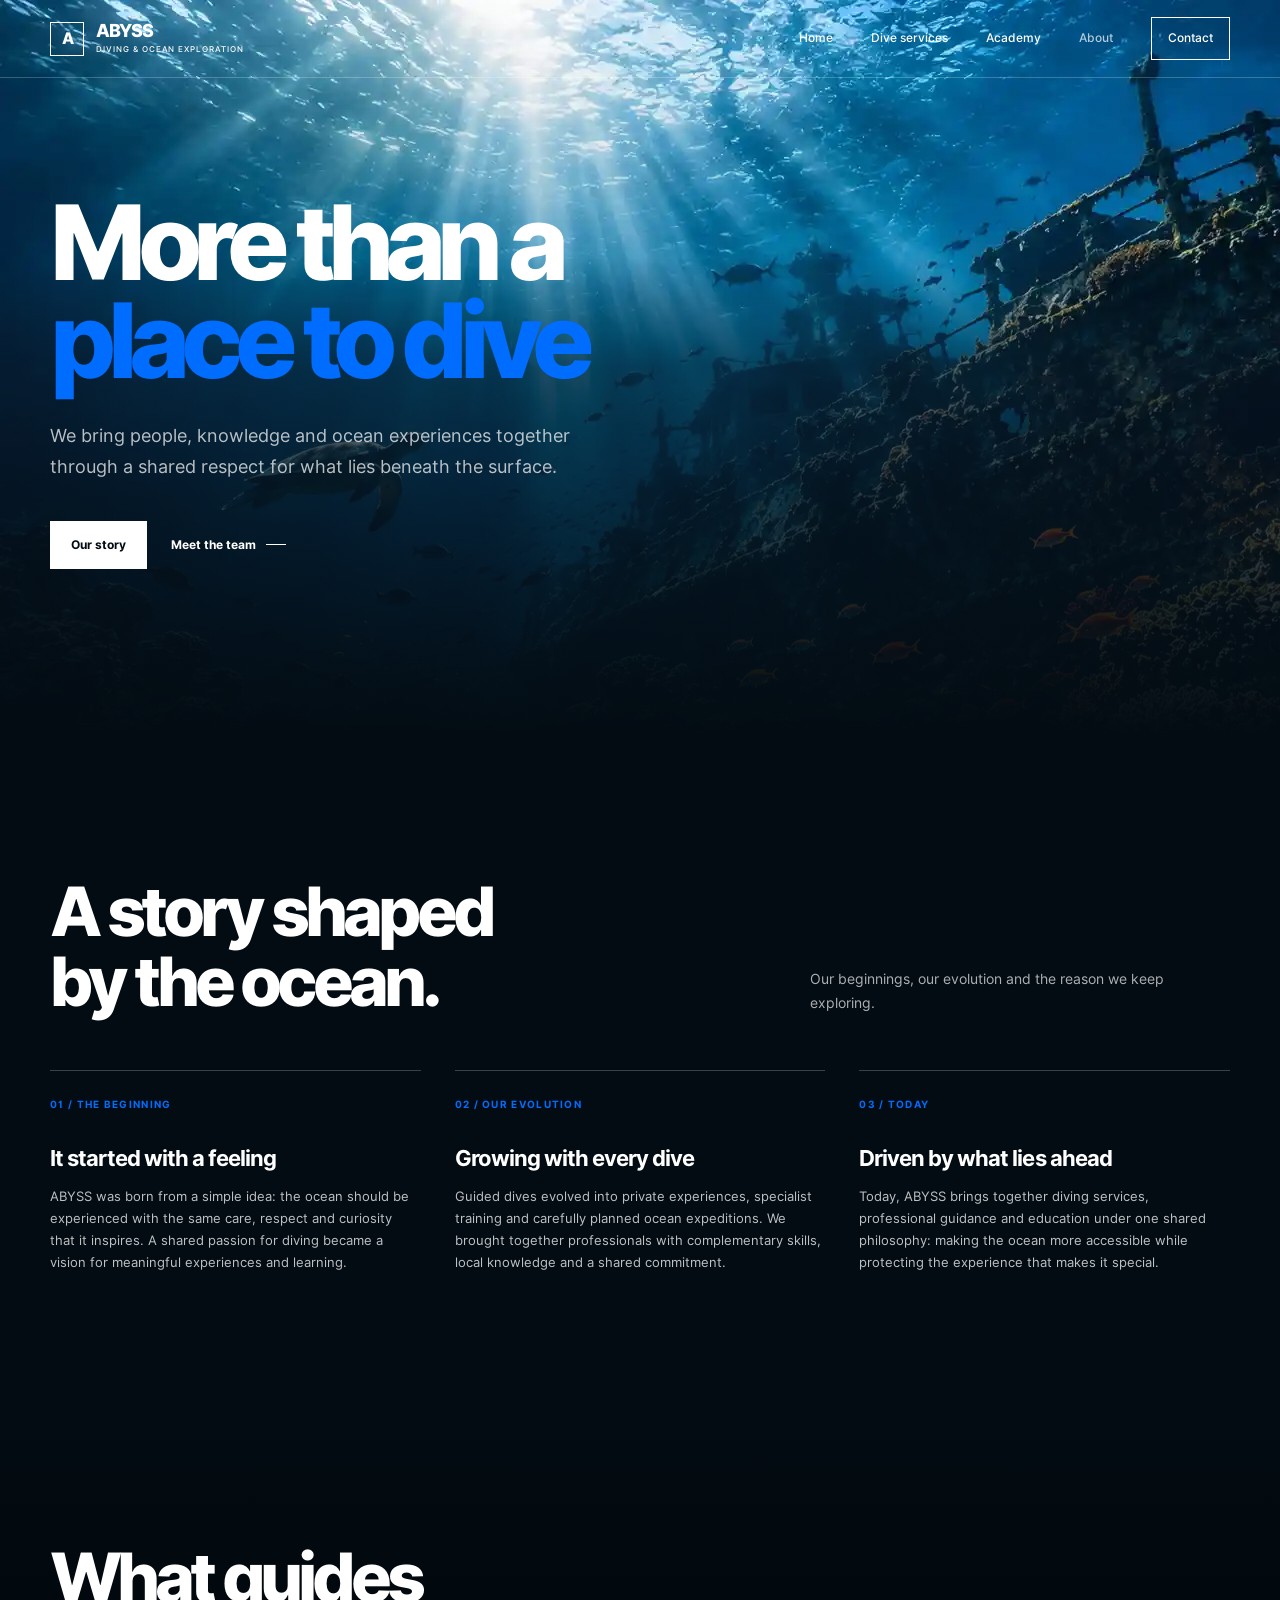
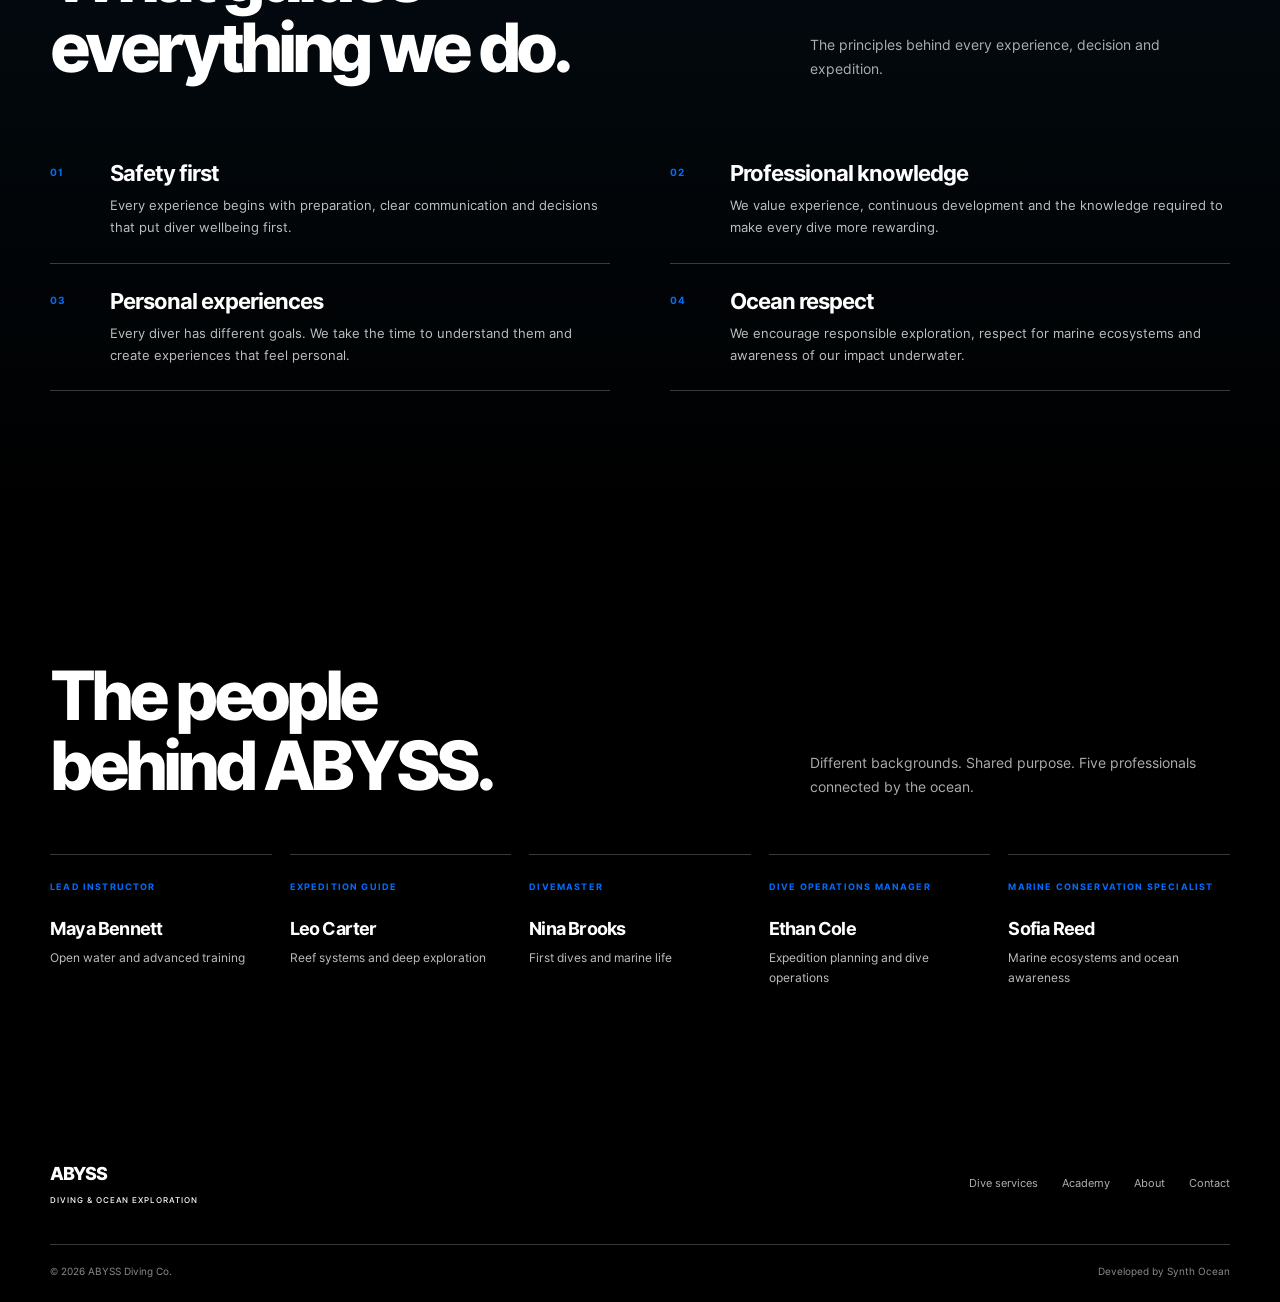
==== pages/about.html @ 524ee7aa "Redesign" ====
<!doctype html>
<html lang="en">
    <head>
        <meta charset="utf-8">
        <meta name="viewport" content="width=device-width, initial-scale=1">
        <meta name="description" content="Meet ABYSS, a team bringing together diving services, professional guidance and ocean education.">
        <meta name="theme-color" content="#030c13">
        <title>About ABYSS — Dive Beyond</title>
        <link rel="preload" href="../public/fonts/inter/Inter-Regular.woff2" as="font" type="font/woff2" crossorigin>
        <link rel="stylesheet" href="../css/styles.css">
        <script src="../js/main.js" defer></script>
    </head>
    <body>
        <header class="site-header">
            <a class="brand" href="../index.html" aria-label="ABYSS home">
                <span class="brand-mark" aria-hidden="true">A</span>
                <span class="brand-copy">
                    ABYSS
                    <small>DIVING &amp; OCEAN EXPLORATION</small>
                </span>
            </a>
            <button class="menu-toggle" type="button" aria-label="Open navigation" aria-expanded="false">
                <span></span>
                <span></span>
            </button>
            <nav class="main-nav" aria-label="Main navigation">
                <a href="../index.html">Home</a>
                <a href="services.html">Dive services</a>
                <a href="academy.html">Academy</a>
                <a aria-current="page" href="about.html">About</a>
                <a class="nav-contact" href="contact.html">Contact</a>
            </nav>
        </header>
        <main>
            <section class="hero page-hero">
                <div class="container hero-inner">
                    <h1>
                        More than a
                        <br>
                        <span>place to dive</span>
                    </h1>
                    <p class="hero-copy">We bring people, knowledge and ocean experiences together through a shared respect for what lies beneath the surface.</p>
                    <div class="hero-actions">
                        <a class="button button-light" href="#our-story">Our story</a>
                        <a class="text-link light-link" href="#our-team">Meet the team</a>
                    </div>
                </div>
            </section>
            <section class="section section-ink" id="our-story">
                <div class="container">
                    <div class="section-top">
                        <div class="section-intro">
                            <h2>
                                A story shaped
                                <br>
                                by the ocean.
                            </h2>
                        </div>
                        <p class="section-copy">Our beginnings, our evolution and the reason we keep exploring.</p>
                    </div>
                    <div class="story-grid">
                        <article class="story-item">
                            <span class="meta">01 / THE BEGINNING</span>
                            <h3>It started with a feeling</h3>
                            <p>ABYSS was born from a simple idea: the ocean should be experienced with the same care, respect and curiosity that it inspires. A shared passion for diving became a vision for meaningful experiences and learning.</p>
                        </article>
                        <article class="story-item">
                            <span class="meta">02 / OUR EVOLUTION</span>
                            <h3>Growing with every dive</h3>
                            <p>Guided dives evolved into private experiences, specialist training and carefully planned ocean expeditions. We brought together professionals with complementary skills, local knowledge and a shared commitment.</p>
                        </article>
                        <article class="story-item">
                            <span class="meta">03 / TODAY</span>
                            <h3>Driven by what lies ahead</h3>
                            <p>Today, ABYSS brings together diving services, professional guidance and education under one shared philosophy: making the ocean more accessible while protecting the experience that makes it special.</p>
                        </article>
                    </div>
                </div>
            </section>
            <section class="section section-gradient">
                <div class="container">
                    <div class="section-top">
                        <div class="section-intro">
                            <h2>
                                What guides
                                <br>
                                everything we do.
                            </h2>
                        </div>
                        <p class="section-copy">The principles behind every experience, decision and expedition.</p>
                    </div>
                    <div class="values-list">
                        <article class="value-line">
                            <span class="meta">01</span>
                            <div>
                                <h3>Safety first</h3>
                                <p>Every experience begins with preparation, clear communication and decisions that put diver wellbeing first.</p>
                            </div>
                        </article>
                        <article class="value-line">
                            <span class="meta">02</span>
                            <div>
                                <h3>Professional knowledge</h3>
                                <p>We value experience, continuous development and the knowledge required to make every dive more rewarding.</p>
                            </div>
                        </article>
                        <article class="value-line">
                            <span class="meta">03</span>
                            <div>
                                <h3>Personal experiences</h3>
                                <p>Every diver has different goals. We take the time to understand them and create experiences that feel personal.</p>
                            </div>
                        </article>
                        <article class="value-line">
                            <span class="meta">04</span>
                            <div>
                                <h3>Ocean respect</h3>
                                <p>We encourage responsible exploration, respect for marine ecosystems and awareness of our impact underwater.</p>
                            </div>
                        </article>
                    </div>
                </div>
            </section>
            <section class="section section-black" id="our-team">
                <div class="container">
                    <div class="section-top">
                        <div class="section-intro">
                            <h2>
                                The people
                                <br>
                                behind ABYSS.
                            </h2>
                        </div>
                        <p class="section-copy">Different backgrounds. Shared purpose. Five professionals connected by the ocean.</p>
                    </div>
                    <div class="team-list">
                        <article class="team-member">
                            <span class="meta">LEAD INSTRUCTOR</span>
                            <h3>Maya Bennett</h3>
                            <p>Open water and advanced training</p>
                        </article>
                        <article class="team-member">
                            <span class="meta">EXPEDITION GUIDE</span>
                            <h3>Leo Carter</h3>
                            <p>Reef systems and deep exploration</p>
                        </article>
                        <article class="team-member">
                            <span class="meta">DIVEMASTER</span>
                            <h3>Nina Brooks</h3>
                            <p>First dives and marine life</p>
                        </article>
                        <article class="team-member">
                            <span class="meta">DIVE OPERATIONS MANAGER</span>
                            <h3>Ethan Cole</h3>
                            <p>Expedition planning and dive operations</p>
                        </article>
                        <article class="team-member">
                            <span class="meta">MARINE CONSERVATION SPECIALIST</span>
                            <h3>Sofia Reed</h3>
                            <p>Marine ecosystems and ocean awareness</p>
                        </article>
                    </div>
                </div>
            </section>
        </main>
        <footer class="site-footer">
            <div class="container footer-main">
                <a class="footer-brand" href="../index.html">
                    ABYSS
                    <small>DIVING &amp; OCEAN EXPLORATION</small>
                </a>
                <nav class="footer-links" aria-label="Footer navigation">
                    <a href="../pages/services.html">Dive services</a>
                    <a href="../pages/academy.html">Academy</a>
                    <a href="../pages/about.html">About</a>
                    <a href="../pages/contact.html">Contact</a>
                </nav>
            </div>
            <div class="container footer-bottom">
                <span>© <span data-year></span> ABYSS Diving Co.</span>
                <span>Developed by Synth Ocean</span>
            </div>
        </footer>
    </body>
</html>
---- css/styles.css ----
/* ABYSS design system | Developed by Synth Ocean */

/* FONTS */
@font-face {
    font-family: Inter;
    src: url('../public/fonts/inter/Inter-Regular.woff2') format('woff2');
    font-style: normal;
    font-weight: 400;
    font-display: swap;
}

@font-face {
    font-family: Inter;
    src: url('../public/fonts/inter/Inter-Medium.woff2') format('woff2');
    font-style: normal;
    font-weight: 500;
    font-display: swap;
}

@font-face {
    font-family: Inter;
    src: url('../public/fonts/inter/Inter-Bold.woff2') format('woff2');
    font-style: normal;
    font-weight: 700;
    font-display: swap;
}

@font-face {
    font-family: Inter;
    src: url('../public/fonts/inter/Inter-ExtraBold.woff2') format('woff2');
    font-style: normal;
    font-weight: 800;
    font-display: swap;
}

/* VARIABLES */
:root {
    --color-ink: #030c13;
    --color-accent: #006dff;
    --color-white: #ffffff;

    --font-primary: 'Inter', Arial, sans-serif;
    --container-width: 1180px;
    --header-height: 78px;
    --section-space: clamp(76px, 10vw, 136px);

    --line: 1px solid rgba(3, 12, 19, .14);
    --line-light: 1px solid rgba(255, 255, 255, .22);
    --line-light-color: rgba(255, 255, 255, .22);

    --radius: 2px;
    --transition: 180ms ease;
    --linear-gradient: linear-gradient(to bottom, var(--color-ink) 0%, #000000 100%);
}

/* RESET */
* {
    margin: 0;
    padding: 0;
    box-sizing: border-box;
}

html {
    scroll-behavior: smooth;
    scroll-padding-top: calc(var(--header-height) + 20px);
}

body {
    font-family: var(--font-primary);
    color: var(--color-ink);
    background: var(--color-white);
    font-size: 15px;
    line-height: 1.7;
    -webkit-font-smoothing: antialiased;
}

body.menu-open {
    overflow: hidden;
}

a {
    color: inherit;
    text-decoration: none;
}

button,
input,
select,
textarea {
    font: inherit;
}

button,
a {
    -webkit-tap-highlight-color: transparent;
}

button {
    cursor: pointer;
}

img,
svg {
    display: block;
    max-width: 100%;
}

::selection {
    background: var(--color-accent);
    color: var(--color-white);
}

:focus-visible {
    outline: 2px solid var(--color-accent);
    outline-offset: 4px;
}

/* LAYOUT */
.container {
    width: min(calc(100% - 48px), var(--container-width));
    margin-inline: auto;
}

/* HEADER */
.site-header {
    height: var(--header-height);
    display: flex;
    align-items: center;
    justify-content: space-between;
    gap: 32px;
    padding-inline: max(24px, calc((100vw - var(--container-width)) / 2));
    background: transparent;
    border-bottom: var(--line-light);
    position: absolute;
    top: 0;
    left: 0;
    width: 100%;
    z-index: 20;
    color: var(--color-white);
}

.brand {
    display: inline-flex;
    align-items: center;
    gap: 12px;
    font-size: 18px;
    font-weight: 800;
    letter-spacing: -.07em;
    line-height: 1;
    color: var(--color-white);
}

.brand-mark {
    width: 34px;
    height: 34px;
    border: 1px solid var(--color-white);
    display: grid;
    place-items: center;
    font-size: 16px;
    letter-spacing: -.08em;
}

.brand-copy {
    display: grid;
    gap: 5px;
}

.brand-copy small {
    font-size: 8px;
    font-weight: 500;
    letter-spacing: .12em;
    line-height: 1.2;
}

.main-nav {
    display: flex;
    align-items: center;
    gap: clamp(18px, 3vw, 38px);
}

.main-nav a {
    color: var(--color-white);
    font-size: 12px;
    font-weight: 500;
    transition: color var(--transition);
}

.main-nav a:hover,
.main-nav a[aria-current="page"] {
    color: var(--color-white);
    opacity: .7;
}

.main-nav .nav-contact {
    border: 1px solid var(--color-white);
    padding: 10px 16px;
}

.main-nav .nav-contact:hover {
    background: var(--color-white);
    color: var(--color-ink);
    opacity: 1;
}

.menu-toggle {
    display: none;
    width: 42px;
    height: 42px;
    border: 1px solid var(--color-white);
    background: transparent;
    align-items: center;
    justify-content: center;
    flex-direction: column;
    gap: 6px;
}

.menu-toggle span {
    width: 18px;
    height: 1px;
    background: var(--color-white);
    transition: transform var(--transition);
}

/* HERO */
.hero {
    background-image:
        linear-gradient(
            to bottom,
            transparent 0%,
            rgba(7, 23, 37, .15) 35%,
            rgba(7, 23, 37, .65) 50%,
            var(--color-ink) 100%
        ),
        url('../public/image/01-photo.webp');
    color: var(--color-white);
    min-height: min(720px, 100svh);
    display: flex;
    align-items: center;
    padding-block: clamp(110px, 13vw, 170px);
    position: relative;
    overflow: hidden;
}

.hero-inner {
    position: relative;
    z-index: 1;
}

h1,
h2,
h3,
p {
    margin: 0;
}

h1 {
    max-width: 920px;
    margin-top: 28px;
    font-size: clamp(58px, 10vw, 132px);
    font-weight: 800;
    line-height: .94;
    letter-spacing: -.085em;
}

h1 span {
    color: var(--color-accent);
}

.hero-copy {
    max-width: 520px;
    margin-top: 30px;
    color: rgba(255, 255, 255, .72);
    font-size: clamp(15px, 1.5vw, 18px);
    line-height: 1.75;
}

.hero-actions {
    display: flex;
    align-items: center;
    flex-wrap: wrap;
    gap: 24px;
    margin-top: 38px;
}

/* BUTTONS */
.button {
    min-height: 48px;
    display: inline-flex;
    align-items: center;
    justify-content: center;
    padding: 0 20px;
    border: 1px solid var(--color-ink);
    background: var(--color-ink);
    color: var(--color-white);
    font-size: 12px;
    font-weight: 700;
    transition: background var(--transition), color var(--transition), border-color var(--transition);
}

.button:hover {
    background: var(--color-accent);
    border-color: var(--color-accent);
}

.button-light {
    background: var(--color-white);
    color: var(--color-ink);
    border-color: var(--color-white);
}

.button-light:hover {
    background: var(--color-accent);
    border-color: var(--color-accent);
    color: var(--color-white);
}

.text-link {
    display: inline-flex;
    align-items: center;
    gap: 10px;
    font-size: 12px;
    font-weight: 700;
}

.text-link::after {
    content: '';
    width: 20px;
    height: 1px;
    background: currentColor;
    transition: width var(--transition);
}

.text-link:hover::after {
    width: 32px;
}

.light-link {
    color: var(--color-white);
}

/* SECTIONS */
.section {
    padding-block: var(--section-space);
}

.section-top {
    display: flex;
    justify-content: space-between;
    align-items: end;
    gap: 40px;
    margin-bottom: 54px;
}

.section-top .section-intro {
    max-width: 560px;
}

h2 {
    margin-top: 14px;
    font-size: clamp(36px, 5.4vw, 68px);
    line-height: 1.02;
    letter-spacing: -.075em;
    font-weight: 800;
}

h3 {
    font-size: 22px;
    line-height: 1.2;
    letter-spacing: -.045em;
    font-weight: 700;
}

.section-copy {
    max-width: 420px;
    color: rgba(3, 12, 19, .68);
    font-size: 14px;
}

/* SECTION BACKGROUNDS */
.section-ink {
    background: var(--color-ink);
    color: var(--color-white);
}

.section-gradient {
    background: var(--linear-gradient);
    color: var(--color-white);
}

.section-black {
    background: #000000;
    color: var(--color-white);
}

/* DARK SECTION CONTENT */
.section-ink .intro-detail,
.section-black .intro-detail,
.section-ink .section-copy,
.section-gradient .section-copy,
.section-black .section-copy,
.section-gradient .form-aside p {
    color: rgba(255, 255, 255, .68);
}

.section-ink .service-list,
.section-ink .course-list {
    border-color: var(--line-light-color);
}

.section-ink .course-row,
.section-ink .story-item,
.section-black .team-member {
    border-color: var(--line-light-color);
}

.section-gradient .button:not(.button-light),
.section-black .button:not(.button-light) {
    background: var(--color-white);
    color: var(--color-ink);
    border-color: var(--color-white);
}

.section-gradient .button:not(.button-light):hover,
.section-black .button:not(.button-light):hover {
    background: var(--color-accent);
    border-color: var(--color-accent);
    color: var(--color-white);
}

/* INTRO */
.intro-layout {
    display: grid;
    grid-template-columns: 1fr 1fr;
    gap: clamp(36px, 8vw, 110px);
    align-items: end;
}

.intro-statement {
    max-width: 620px;
    font-size: clamp(25px, 3.2vw, 42px);
    line-height: 1.25;
    letter-spacing: -.055em;
    font-weight: 500;
}

.intro-detail {
    max-width: 440px;
    color: rgba(3, 12, 19, .68);
}

/* SERVICES */
.service-list {
    border-top: var(--line);
}

.service-item {
    display: grid;
    grid-template-columns: 70px minmax(190px, .85fr) 1.15fr auto;
    gap: 26px;
    align-items: start;
    padding: 30px 0;
    border-bottom: var(--line);
}

.service-number {
    font-size: 11px;
    color: var(--color-accent);
    font-weight: 700;
    letter-spacing: .1em;
}

.service-item h3 {
    font-size: 20px;
}

.service-item p {
    max-width: 460px;
    color: rgba(3, 12, 19, .68);
    font-size: 13px;
}

.service-item .text-link {
    white-space: nowrap;
    margin-top: 4px;
}

/* VALUES */
.value-grid {
    display: grid;
    grid-template-columns: repeat(3, 1fr);
    border-top: var(--line-light);
    border-bottom: var(--line-light);
}

.value-item {
    padding: 30px 26px 34px 0;
}

.value-item + .value-item {
    padding-left: 26px;
    border-left: var(--line-light);
}

.value-item span,
.meta {
    font-size: 10px;
    letter-spacing: .13em;
    font-weight: 700;
    color: var(--color-accent);
}

.value-item h3 {
    margin-top: 26px;
}

.value-item p {
    margin-top: 12px;
    max-width: 300px;
    color: rgba(255, 255, 255, .66);
    font-size: 13px;
}

/* COURSES */
.course-list {
    border-top: var(--line);
}

.course-row {
    display: grid;
    grid-template-columns: 70px minmax(180px, .8fr) 1.2fr 110px;
    gap: 24px;
    align-items: start;
    padding: 30px 0;
    border-bottom: var(--line);
}

.course-row .meta {
    color: var(--color-accent);
}

.course-row p {
    max-width: 480px;
    color: rgba(3, 12, 19, .68);
    font-size: 13px;
}

.course-price {
    font-size: 20px;
    font-weight: 700;
    letter-spacing: -.05em;
    text-align: right;
    white-space: nowrap;
}

.course-price small {
    font-size: 9px;
    letter-spacing: .1em;
}

/* STORY */
.story-grid {
    display: grid;
    grid-template-columns: repeat(3, 1fr);
    gap: 34px;
}

.story-item {
    border-top: var(--line);
    padding-top: 20px;
}

.story-item .meta {
    color: var(--color-accent);
}

.story-item h3 {
    margin-top: 28px;
}

.story-item p {
    margin-top: 14px;
    color: rgba(3, 12, 19, .68);
    font-size: 13px;
}

/* VALUES LIST */
.values-list {
    display: grid;
    grid-template-columns: repeat(2, 1fr);
    column-gap: 60px;
}

.value-line {
    display: grid;
    grid-template-columns: 42px 1fr;
    gap: 18px;
    padding: 24px 0;
    border-bottom: var(--line-light);
}

.value-line .meta {
    padding-top: 4px;
}

.value-line p {
    margin-top: 8px;
    color: rgba(255, 255, 255, .66);
    font-size: 13px;
}

/* TEAM */
.team-list {
    display: grid;
    grid-template-columns: repeat(5, 1fr);
    gap: 18px;
}

.team-member {
    border-top: var(--line);
    padding-top: 18px;
}

.team-member h3 {
    margin-top: 20px;
    font-size: 18px;
}

.team-member p {
    margin-top: 8px;
    font-size: 12px;
    color: rgba(3, 12, 19, .65);
}

.team-member .meta {
    font-size: 9px;
}

/* FORMS */
.form-layout {
    display: grid;
    grid-template-columns: .85fr 1.15fr;
    gap: clamp(40px, 8vw, 110px);
    align-items: start;
}

.form-aside p {
    max-width: 390px;
    margin-top: 22px;
    color: rgba(3, 12, 19, .68);
    font-size: 14px;
}

.form-note {
    margin-top: 28px;
    padding-top: 18px;
    border-top: var(--line);
    font-size: 12px;
    color: rgba(3, 12, 19, .65);
}

.form-grid {
    display: grid;
    grid-template-columns: 1fr 1fr;
    gap: 20px;
}

.field {
    display: grid;
    gap: 8px;
}

.field-full {
    grid-column: 1 / -1;
}

.field label {
    font-size: 11px;
    font-weight: 700;
}

.field input,
.field select,
.field textarea {
    width: 100%;
    min-height: 48px;
    padding: 12px 14px;
    border: var(--line);
    border-radius: var(--radius);
    background: transparent;
    color: var(--color-ink);
    font-size: 13px;
}

.field textarea {
    min-height: 118px;
    resize: vertical;
}

.field input::placeholder,
.field textarea::placeholder {
    color: rgba(3, 12, 19, .45);
}

.form-submit {
    margin-top: 22px;
}

.form-status {
    min-height: 24px;
    margin-top: 14px;
    font-size: 12px;
    color: var(--color-accent);
}

/* DARK FORM FIELDS */
.section-ink .field label,
.section-gradient .field label,
.section-black .field label {
    color: var(--color-white);
}

.section-ink .field input,
.section-gradient .field input,
.section-black .field input,
.section-ink .field select,
.section-gradient .field select,
.section-black .field select,
.section-ink .field textarea,
.section-gradient .field textarea,
.section-black .field textarea {
    border-color: rgba(255, 255, 255, .3);
    color: var(--color-white);
    color-scheme: dark;
}

.section-ink .field input::placeholder,
.section-gradient .field input::placeholder,
.section-black .field input::placeholder,
.section-ink .field textarea::placeholder,
.section-gradient .field textarea::placeholder,
.section-black .field textarea::placeholder {
    color: rgba(255, 255, 255, .45);
}

.section-gradient .form-note {
    border-color: var(--line-light-color);
    color: rgba(255, 255, 255, .68);
}

/* CONTACT */
.contact-options {
    margin-top: 40px;
    border-top: var(--line);
}

.contact-option {
    padding: 18px 0;
    border-bottom: var(--line);
    display: grid;
    gap: 4px;
}

.contact-option span {
    font-size: 10px;
    color: var(--color-accent);
    font-weight: 700;
    letter-spacing: .12em;
}

.contact-option strong {
    font-size: 14px;
}

.section-gradient .contact-options,
.section-gradient .contact-option {
    border-color: var(--line-light-color);
}

.section-gradient .contact-option strong,
.section-gradient .form-status {
    color: var(--color-white);
}

/* FOOTER */
.site-footer {
    padding: 42px 0 22px;
    background: #000000;
    color: var(--color-white);
}

.footer-main {
    display: flex;
    align-items: center;
    justify-content: space-between;
    gap: 28px;
    padding-bottom: 36px;
}

.footer-brand {
    font-size: 18px;
    font-weight: 800;
    letter-spacing: -.07em;
}

.footer-brand small {
    display: block;
    margin-top: 5px;
    font-size: 8px;
    font-weight: 500;
    letter-spacing: .12em;
}

.footer-links {
    display: flex;
    flex-wrap: wrap;
    gap: 24px;
}

.footer-links a {
    font-size: 11px;
    color: rgba(255, 255, 255, .7);
}

.footer-links a:hover {
    color: var(--color-white);
}

.footer-bottom {
    padding-top: 18px;
    border-top: var(--line-light);
    display: flex;
    justify-content: space-between;
    gap: 20px;
    color: rgba(255, 255, 255, .55);
    font-size: 10px;
}

/* PAGE HERO */
.page-hero {
    min-height: clamp(430px, 60vh, 600px);
}

.page-hero h1 {
    max-width: 820px;
    font-size: clamp(54px, 8.5vw, 104px);
}

.page-hero .hero-copy {
    max-width: 560px;
}

/* TABLET */
@media (max-width: 900px) {
    .service-item {
        grid-template-columns: 42px 1fr 1.2fr;
    }

    .service-item .text-link {
        grid-column: 2 / -1;
    }

    .course-row {
        grid-template-columns: 42px 1fr 1.3fr 90px;
    }

    .team-list {
        grid-template-columns: repeat(3, 1fr);
        row-gap: 32px;
    }

    .section-top {
        align-items: start;
        flex-direction: column;
    }

    .section-top .section-copy {
        max-width: 560px;
    }
}

/* MOBILE */
@media (max-width: 700px) {
    :root {
        --header-height: 68px;
    }

    .container {
        width: min(calc(100% - 40px), var(--container-width));
    }

    .site-header {
        padding-inline: 20px;
    }

    .menu-toggle {
        display: flex;
    }

    .main-nav {
        display: none;
        position: absolute;
        top: var(--header-height);
        left: 0;
        right: 0;
        padding: 24px 20px 30px;
        background: var(--color-ink);
        border-bottom: var(--line-light);
        flex-direction: column;
        align-items: stretch;
        gap: 0;
    }

    .main-nav.is-open {
        display: flex;
    }

    .main-nav a {
        color: var(--color-white);
        padding: 13px 0;
        border-bottom: var(--line-light);
    }

    .main-nav .nav-contact {
        margin-top: 14px;
        padding: 12px 14px;
        text-align: center;
        border: 1px solid var(--color-white);
    }

    .main-nav .nav-contact:hover {
        background: var(--color-white);
        color: var(--color-ink);
    }

    .hero {
        min-height: calc(88svh - var(--header-height));
        padding-block: 90px;
    }

    .hero h1 {
        font-size: clamp(54px, 15vw, 88px);
    }

    .hero-copy {
        max-width: 460px;
    }

    .intro-layout,
    .form-layout {
        grid-template-columns: 1fr;
        gap: 28px;
    }

    .intro-statement {
        font-size: 30px;
    }

    .value-grid {
        grid-template-columns: 1fr;
    }

    .value-item,
    .value-item + .value-item {
        padding: 24px 0;
        border-left: 0;
    }

    .value-item + .value-item {
        border-top: var(--line-light);
    }

    .value-item h3 {
        margin-top: 14px;
    }

    .service-item {
        grid-template-columns: 34px 1fr;
        gap: 10px 18px;
        padding: 24px 0;
    }

    .service-item p,
    .service-item .text-link {
        grid-column: 2;
    }

    .service-item h3 {
        font-size: 18px;
    }

    .course-row {
        grid-template-columns: 34px 1fr auto;
        gap: 10px 18px;
        padding: 24px 0;
    }

    .course-row p {
        grid-column: 2 / -1;
        grid-row: 2;
    }

    .course-price {
        grid-column: 3;
        grid-row: 1;
        font-size: 18px;
    }

    .story-grid {
        grid-template-columns: 1fr;
        gap: 30px;
    }

    .story-item h3 {
        margin-top: 16px;
    }

    .values-list {
        grid-template-columns: 1fr;
    }

    .team-list {
        grid-template-columns: repeat(2, 1fr);
        gap: 28px 16px;
    }

    .form-grid {
        grid-template-columns: 1fr;
    }

    .field-full {
        grid-column: auto;
    }

    .footer-main {
        align-items: flex-start;
        flex-direction: column;
    }

    .footer-links {
        gap: 14px 20px;
    }

    .footer-bottom {
        flex-direction: column;
        gap: 8px;
    }
}

/* SMALL MOBILE */
@media (max-width: 380px) {
    .brand {
        font-size: 16px;
    }

    .brand-mark {
        width: 30px;
        height: 30px;
    }

    .hero h1 {
        font-size: 52px;
    }

    .team-list {
        grid-template-columns: 1fr 1fr;
    }
}

/* ACCESSIBILITY */
@media (prefers-reduced-motion: reduce) {
    html {
        scroll-behavior: auto;
    }

    *,
    *::before,
    *::after {
        transition: none !important;
        animation: none !important;
    }
}

/* DARK SECTION PARAGRAPHS
   Keep this rule last to override component-specific paragraph colors. */
.section-ink p,
.section-gradient p,
.section-black p {
    color: rgba(255, 255, 255, .75);
}
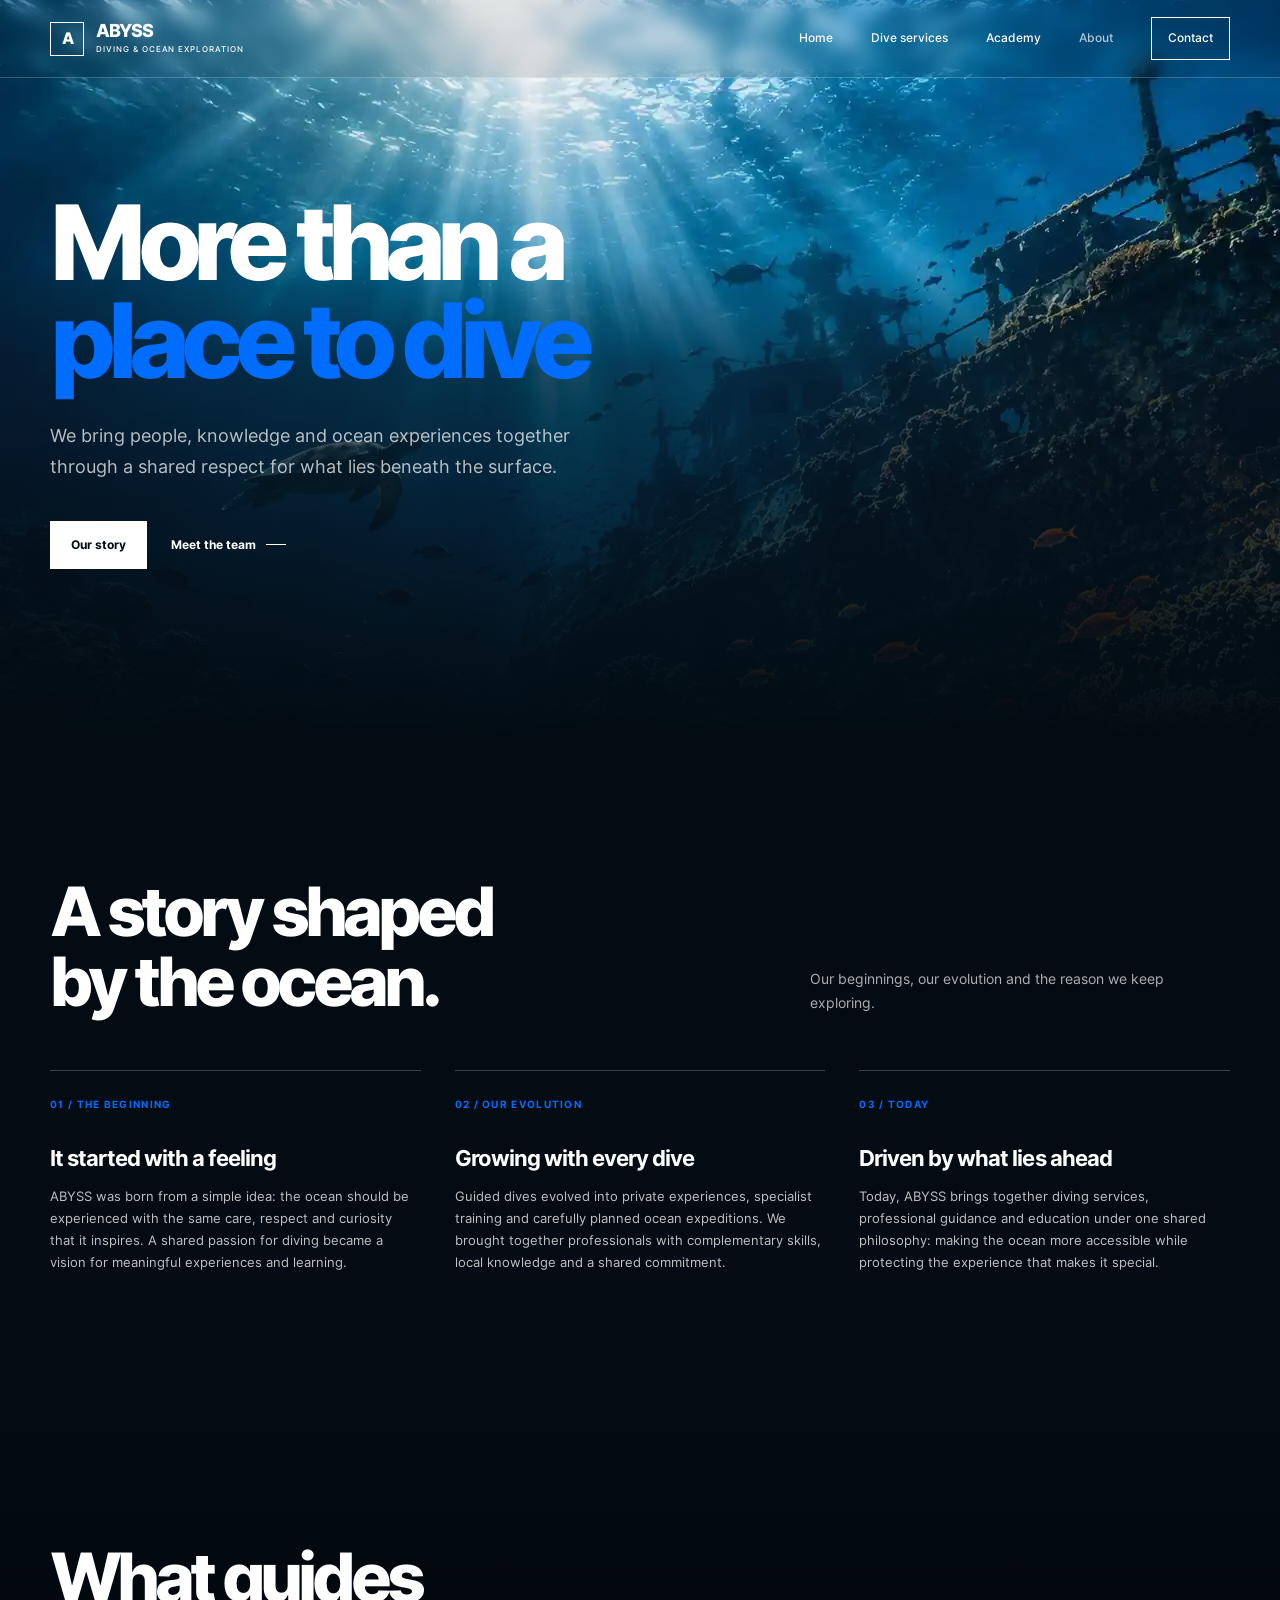
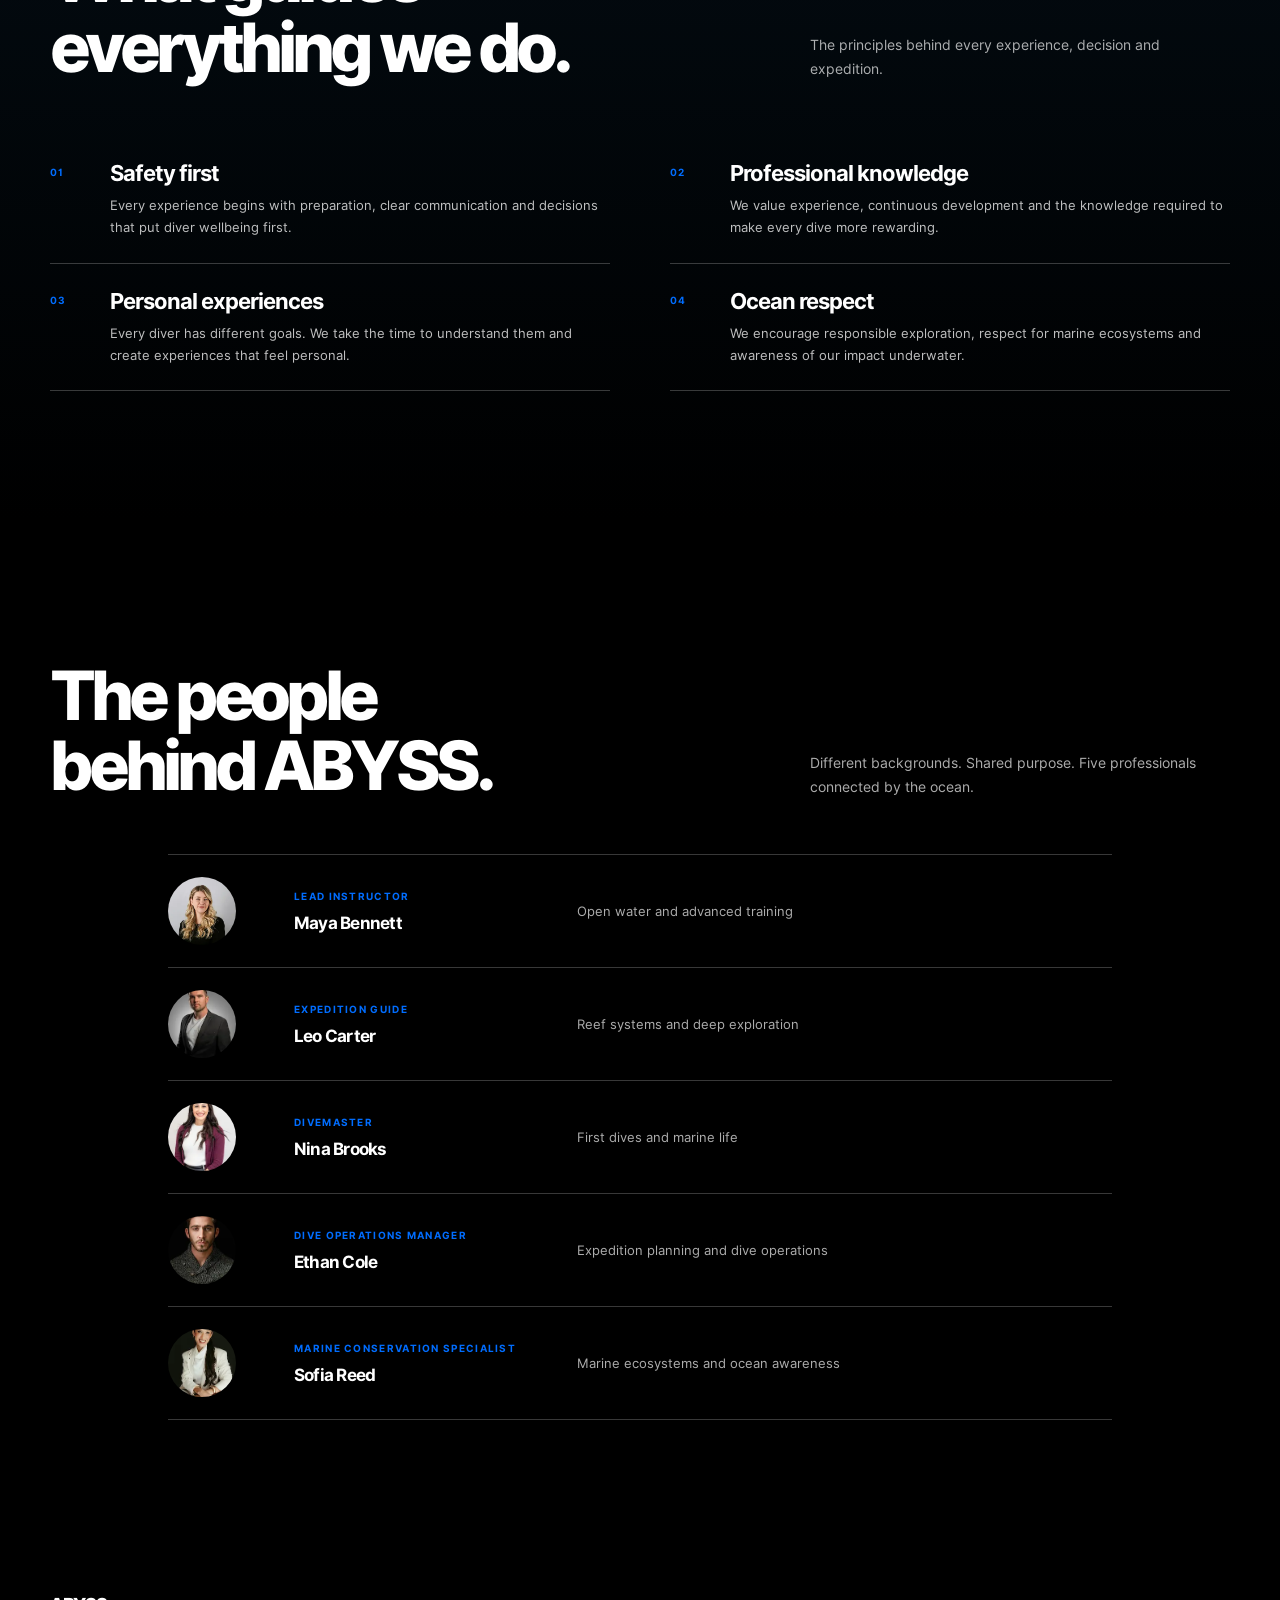
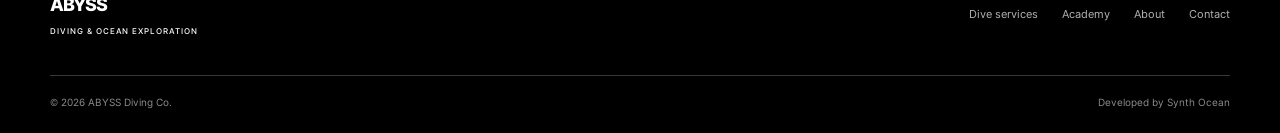
==== commit 6bc5f1a0: "Corrections: - Burger button - Mobile view menu - Last sections of the Home page - Last section of t" ====
--- a/pages/about.html
+++ b/pages/about.html
@@ -22,8 +22,24 @@
             <button class="menu-toggle" type="button" aria-label="Open navigation" aria-expanded="false">
                 <span></span>
                 <span></span>
+                <span></span>
             </button>
             <nav class="main-nav" aria-label="Main navigation">
+
+                <div class="mobile-nav-header">
+                    <a class="brand" href="index.html" aria-label="ABYSS home">
+                        <span class="brand-mark" aria-hidden="true">A</span>
+                        <span class="brand-copy">
+                            ABYSS
+                            <small>DIVING &amp; OCEAN EXPLORATION</small>
+                        </span>
+                    </a>
+                    <button class="menu-close" type="button" aria-label="Close navigation">
+                        <span></span>
+                        <span></span>
+                    </button>
+                </div>
+
                 <a href="../index.html">Home</a>
                 <a href="services.html">Dive services</a>
                 <a href="academy.html">Academy</a>
@@ -133,32 +149,75 @@
                         </div>
                         <p class="section-copy">Different backgrounds. Shared purpose. Five professionals connected by the ocean.</p>
                     </div>
-                    <div class="team-list">
-                        <article class="team-member">
-                            <span class="meta">LEAD INSTRUCTOR</span>
-                            <h3>Maya Bennett</h3>
-                            <p>Open water and advanced training</p>
-                        </article>
-                        <article class="team-member">
-                            <span class="meta">EXPEDITION GUIDE</span>
-                            <h3>Leo Carter</h3>
-                            <p>Reef systems and deep exploration</p>
-                        </article>
-                        <article class="team-member">
-                            <span class="meta">DIVEMASTER</span>
-                            <h3>Nina Brooks</h3>
-                            <p>First dives and marine life</p>
-                        </article>
-                        <article class="team-member">
-                            <span class="meta">DIVE OPERATIONS MANAGER</span>
-                            <h3>Ethan Cole</h3>
-                            <p>Expedition planning and dive operations</p>
-                        </article>
-                        <article class="team-member">
-                            <span class="meta">MARINE CONSERVATION SPECIALIST</span>
-                            <h3>Sofia Reed</h3>
-                            <p>Marine ecosystems and ocean awareness</p>
-                        </article>
+                    <div class="team-table-wrapper">
+                        <table class="team-table">
+                            <tbody>
+                                <tr class="team-row">
+                                    <td class="team-photo">
+                                        <img src="../public/image/02-profile.webp" alt="Maya Bennett">
+                                    </td>
+                                    <td class="team-identity">
+                                        <span class="meta">LEAD INSTRUCTOR</span>
+                                        <h3>Maya Bennett</h3>
+                                    </td>
+                                    <td class="team-bio">
+                                        Open water and advanced training
+                                    </td>
+                                </tr>
+
+                                <tr class="team-row">
+                                    <td class="team-photo">
+                                        <img src="../public/image/03-profile.webp" alt="Leo Carter">
+                                    </td>
+                                    <td class="team-identity">
+                                        <span class="meta">EXPEDITION GUIDE</span>
+                                        <h3>Leo Carter</h3>
+                                    </td>
+                                    <td class="team-bio">
+                                        Reef systems and deep exploration
+                                    </td>
+                                </tr>
+
+                                <tr class="team-row">
+                                    <td class="team-photo">
+                                        <img src="../public/image/04-profile.webp" alt="Nina Brooks">
+                                    </td>
+                                    <td class="team-identity">
+                                        <span class="meta">DIVEMASTER</span>
+                                        <h3>Nina Brooks</h3>
+                                    </td>
+                                    <td class="team-bio">
+                                        First dives and marine life
+                                    </td>
+                                </tr>
+
+                                <tr class="team-row">
+                                    <td class="team-photo">
+                                        <img src="../public/image/05-profile.webp" alt="Ethan Cole">
+                                    </td>
+                                    <td class="team-identity">
+                                        <span class="meta">DIVE OPERATIONS MANAGER</span>
+                                        <h3>Ethan Cole</h3>
+                                    </td>
+                                    <td class="team-bio">
+                                        Expedition planning and dive operations
+                                    </td>
+                                </tr>
+
+                                <tr class="team-row">
+                                    <td class="team-photo">
+                                        <img src="../public/image/06-profile.webp" alt="Sofia Reed">
+                                    </td>
+                                    <td class="team-identity">
+                                        <span class="meta">MARINE CONSERVATION SPECIALIST</span>
+                                        <h3>Sofia Reed</h3>
+                                    </td>
+                                    <td class="team-bio">
+                                        Marine ecosystems and ocean awareness
+                                    </td>
+                                </tr>
+                            </tbody>
+                        </table>
                     </div>
                 </div>
             </section>
--- a/css/styles.css
+++ b/css/styles.css
@@ -129,7 +129,11 @@
     justify-content: space-between;
     gap: 32px;
     padding-inline: max(24px, calc((100vw - var(--container-width)) / 2));
-    background: transparent;
+
+    background-color: rgba(3, 12, 19, 0.1);
+    backdrop-filter: blur(8px);
+    -webkit-backdrop-filter: blur(8px);
+
     border-bottom: var(--line-light);
     position: absolute;
     top: 0;
@@ -206,20 +210,57 @@
     display: none;
     width: 42px;
     height: 42px;
-    border: 1px solid var(--color-white);
+    border: 0;
     background: transparent;
     align-items: center;
     justify-content: center;
     flex-direction: column;
     gap: 6px;
+    cursor: pointer;
 }
 
 .menu-toggle span {
+    display: block;
     width: 18px;
     height: 1px;
     background: var(--color-white);
-    transition: transform var(--transition);
-}
+    box-shadow: 0 1px 3px rgba(0, 0, 0, .65);
+}
+
+
+/* MOBILE FULL-SCREEN DRAWER | Developed by Synth Ocean */
+
+.mobile-nav-header {
+    display: none;
+}
+
+.menu-close {
+    width: 42px;
+    height: 42px;
+    display: flex;
+    align-items: center;
+    justify-content: center;
+    flex-direction: column;
+    gap: 0;
+    border: 0;
+    background: transparent;
+}
+
+.menu-close span {
+    display: block;
+    width: 20px;
+    height: 1px;
+    background: var(--color-white);
+}
+
+.menu-close span:first-child {
+    transform: translateY(1px) rotate(45deg);
+}
+
+.menu-close span:last-child {
+    transform: translateY(0) rotate(-45deg);
+}
+
 
 /* HERO */
 .hero {
@@ -609,30 +650,130 @@
 }
 
 /* TEAM */
-.team-list {
-    display: grid;
-    grid-template-columns: repeat(5, 1fr);
-    gap: 18px;
-}
-
-.team-member {
-    border-top: var(--line);
-    padding-top: 18px;
-}
-
-.team-member h3 {
-    margin-top: 20px;
-    font-size: 18px;
-}
-
-.team-member p {
-    margin-top: 8px;
-    font-size: 12px;
-    color: rgba(3, 12, 19, .65);
-}
-
-.team-member .meta {
-    font-size: 9px;
+
+.team-table-wrapper {
+    width: 100%;
+    padding: 0 10%;
+}
+
+.team-table {
+    width: 100%;
+    border-collapse: collapse;
+    table-layout: fixed;
+}
+
+.team-table tr {
+    border-top: var(--line-light);
+}
+
+.team-table tr:last-child {
+    border-bottom: var(--line-light);
+}
+
+.team-table td {
+    padding: 22px 16px;
+    vertical-align: middle;
+}
+
+.team-photo {
+    width: 110px;
+    padding-left: 0 !important;
+}
+
+.team-photo img {
+    display: block;
+    width: 68px;
+    height: 68px;
+    object-fit: cover;
+    border-radius: 50%;
+}
+
+.team-identity {
+    width: 30%;
+}
+
+.team-identity .meta {
+    display: block;
+    font-size: 10px;
+    margin-bottom: 8px;
+}
+
+.team-identity h3 {
+    font-size: 17px;
+    font-weight: 600;
+}
+
+.team-bio {
+    color: rgba(255, 255, 255, .68);
+    font-size: 13px;
+    line-height: 1.7;
+    padding-right: 0 !important;
+}
+
+/* TABLET */
+
+@media (max-width: 900px) {
+    .team-photo {
+        width: 90px;
+    }
+
+    .team-identity {
+        width: 34%;
+    }
+}
+
+/* MOBILE */
+
+@media (max-width: 700px) {
+    .team-table,
+    .team-table tbody {
+        display: block;
+        width: 100%;
+    }
+
+    .team-table tr {
+        display: grid;
+        grid-template-columns: 76px minmax(0, 1fr);
+        align-items: center;
+        padding: 20px 0;
+    }
+
+    .team-table td {
+        display: block;
+        width: auto;
+        padding: 0;
+    }
+
+    .team-photo {
+        grid-column: 1;
+        grid-row: 1 / 3;
+    }
+
+    .team-photo img {
+        width: 60px;
+        height: 60px;
+    }
+
+    .team-identity {
+        grid-column: 2;
+        grid-row: 1;
+    }
+
+    .team-identity .meta {
+        margin-bottom: 5px;
+        font-size: 9px;
+    }
+
+    .team-identity h3 {
+        font-size: 16px;
+    }
+
+    .team-bio {
+        grid-column: 2;
+        grid-row: 2;
+        margin-top: 7px;
+        font-size: 12px;
+    }
 }
 
 /* FORMS */
@@ -849,6 +990,7 @@
     max-width: 560px;
 }
 
+
 /* TABLET */
 @media (max-width: 900px) {
     .service-item {
@@ -896,41 +1038,132 @@
         display: flex;
     }
 
+    /* Menú */
+    .site-header {
+        z-index: 30;
+    }
+
+    body.menu-open .site-header {
+        background: transparent;
+        border-bottom-color: transparent;
+        backdrop-filter: none;
+        -webkit-backdrop-filter: none;
+    }
+
+    body.menu-open .site-header > .brand,
+    body.menu-open .site-header > .menu-toggle {
+        visibility: hidden;
+    }
+
+    .menu-toggle {
+        position: relative;
+        z-index: 31;
+    }
+
     .main-nav {
-        display: none;
-        position: absolute;
-        top: var(--header-height);
-        left: 0;
-        right: 0;
-        padding: 24px 20px 30px;
-        background: var(--color-ink);
-        border-bottom: var(--line-light);
+        position: fixed;
+        inset: 0;
+        z-index: 40;
+
+        width: 100%;
+        height: 100vh;
+        height: 100dvh;
+
+        display: flex;
         flex-direction: column;
         align-items: stretch;
+        justify-content: flex-start;
+
+        padding: 24px 28px 36px;
         gap: 0;
+
+        background: var(--linear-gradient);
+        border: 0;
+
+        overflow-y: auto;
+        overscroll-behavior: contain;
+
+        transform: translateX(12px);
+        opacity: 0;
+        visibility: hidden;
+        pointer-events: none;
+
+        transition:
+            transform 320ms cubic-bezier(.2, .7, .2, 1),
+            opacity 320ms ease,
+            visibility 0s linear 320ms;
     }
 
     .main-nav.is-open {
         display: flex;
-    }
-
-    .main-nav a {
+        transform: translateX(0);
+        opacity: 1;
+        visibility: visible;
+        pointer-events: auto;
+
+        transition:
+            transform 320ms cubic-bezier(.2, .7, .2, 1),
+            opacity 320ms ease,
+            visibility 0s;
+    }
+
+    .mobile-nav-header {
+        display: flex;
+        align-items: center;
+        justify-content: space-between;
+        width: 100%;
+        min-height: 44px;
+        margin-bottom: clamp(64px, 12vh, 110px);
+    }
+
+    .mobile-nav-header .brand {
         color: var(--color-white);
-        padding: 13px 0;
-        border-bottom: var(--line-light);
-    }
-
-    .main-nav .nav-contact {
-        margin-top: 14px;
-        padding: 12px 14px;
-        text-align: center;
-        border: 1px solid var(--color-white);
-    }
-
-    .main-nav .nav-contact:hover {
-        background: var(--color-white);
-        color: var(--color-ink);
-    }
+    }
+
+    .main-nav > a {
+        display: flex;
+        align-items: center;
+        width: 100%;
+        min-height: 64px;
+        padding: 12px 0;
+
+        border: 0;
+        border-bottom: 1px solid rgba(255, 255, 255, .14);
+
+        background: transparent;
+        color: var(--color-white);
+
+        font-size: clamp(23px, 6vw, 30px);
+        font-weight: 500;
+        letter-spacing: -.035em;
+        line-height: 1.2;
+        text-align: left;
+        opacity: 1;
+    }
+
+    .main-nav > a[aria-current="page"] {
+        color: var(--color-accent);
+    }
+
+    .main-nav > a:hover {
+        color: var(--color-accent);
+        opacity: 1;
+    }
+
+    .main-nav > .nav-contact {
+        margin-top: 0;
+        padding: 12px 0;
+        border: 0;
+        text-align: left;
+        background: transparent;
+    }
+
+    .main-nav > .nav-contact:hover {
+        background: transparent;
+        color: var(--color-accent);
+    }
+
+    /* Hero */
 
     .hero {
         min-height: calc(88svh - var(--header-height));
@@ -1077,6 +1310,10 @@
     *::after {
         transition: none !important;
         animation: none !important;
+    }
+
+    .main-nav {
+        transition: none;
     }
 }
 
@@ -1087,3 +1324,105 @@
 .section-black p {
     color: rgba(255, 255, 255, .75);
 }
+
+
+
+/* EXPLORE CARDS */
+
+.explore-heading {
+    margin-bottom: 36px;
+}
+
+.explore-heading h2 {
+    font-size: clamp(30px, 4vw, 42px);
+    font-weight: 700;
+    letter-spacing: -.055em;
+}
+
+.explore-grid {
+    display: grid;
+    grid-template-columns: repeat(2, minmax(0, 1fr));
+    gap: 24px;
+}
+
+.explore-card {
+    min-height: 290px;
+    display: flex;
+    flex-direction: column;
+    justify-content: space-between;
+    align-items: flex-start;
+
+    padding: 36px;
+
+    background: transparent;
+    border: 1px solid rgba(255, 255, 255, .20);
+    border-radius: 8px;
+
+    transition:
+        background var(--transition),
+        border-color var(--transition),
+        transform var(--transition);
+}
+
+.explore-card:hover {
+    border-color: var(--color-accent);
+    transform: translateY(-3px);
+}
+
+.explore-category {
+    display: block;
+    margin-bottom: 30px;
+
+    color: var(--color-accent);
+    font-size: 11px;
+    font-weight: 700;
+    letter-spacing: .08em;
+}
+
+.explore-card h3 {
+    font-size: clamp(24px, 2.5vw, 30px);
+    font-weight: 600;
+    letter-spacing: -.04em;
+}
+
+.explore-card p {
+    max-width: 390px;
+    margin-top: 14px;
+
+    font-size: 14px;
+    line-height: 1.7;
+}
+
+.explore-card .text-link {
+    margin-top: 32px;
+}
+
+/* MOBILE */
+
+@media (max-width: 700px) {
+    .explore-heading {
+        margin-bottom: 26px;
+    }
+
+    .explore-grid {
+        grid-template-columns: 1fr;
+        gap: 16px;
+    }
+
+    .explore-card {
+        min-height: 250px;
+        padding: 26px;
+    }
+
+    .explore-category {
+        margin-bottom: 24px;
+    }
+
+    .explore-card h3 {
+        font-size: 25px;
+    }
+
+    .explore-card .text-link {
+        margin-top: 26px;
+    }
+}
